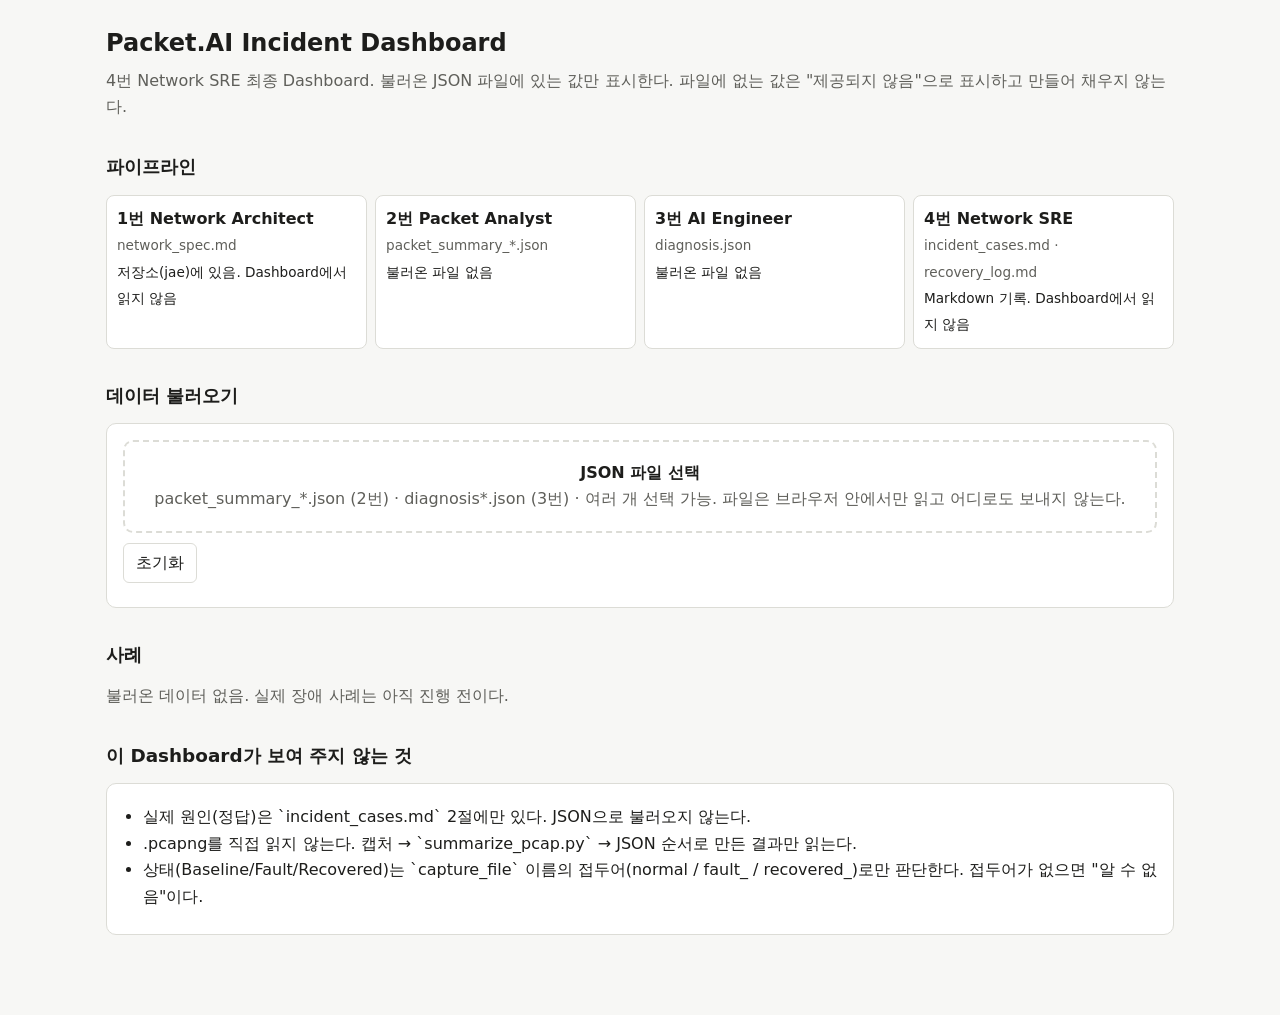
==== 04_incident_response/dashboard.html @ e2de5bec "feat(incident_response): 4번 SRE 장애 적용·복구 도구와 기록 양식, Dashboard 추가 - fault.sh: 재현 실습망에 장애 1건 적용/정답 공개/" ====
<!doctype html>
<html lang="ko">
<head>
<meta charset="utf-8">
<meta name="viewport" content="width=device-width, initial-scale=1">
<title>Packet.AI Incident Dashboard</title>
<style>
:root{--bg:#f7f7f5;--panel:#fff;--ink:#1d1d1b;--muted:#5f5f5a;--line:#dcdcd6;--accent:#1f5fae;--ok:#1d7a3e;--bad:#b3261e;--warn:#8a5a00;--chip:#eef0f3}
@media (prefers-color-scheme:dark){:root:not([data-theme="light"]){--bg:#151515;--panel:#1e1e1e;--ink:#ececea;--muted:#a3a39d;--line:#34342f;--accent:#7fb0ef;--ok:#6cc58a;--bad:#f08a82;--warn:#e0b45c;--chip:#2a2c30}}
:root[data-theme="dark"]{--bg:#151515;--panel:#1e1e1e;--ink:#ececea;--muted:#a3a39d;--line:#34342f;--accent:#7fb0ef;--ok:#6cc58a;--bad:#f08a82;--warn:#e0b45c;--chip:#2a2c30}
*{box-sizing:border-box}
body{margin:0;background:var(--bg);color:var(--ink);font:16px/1.65 system-ui,"Apple SD Gothic Neo","Malgun Gothic",sans-serif}
main{max-width:1100px;margin:0 auto;padding:24px 16px 64px}
h1{font-size:1.5rem;margin:0 0 4px}h2{font-size:1.15rem;margin:32px 0 12px}h3{font-size:1rem;margin:0 0 8px}
p{margin:0 0 8px}.muted{color:var(--muted)}
.panel{background:var(--panel);border:1px solid var(--line);border-radius:10px;padding:16px;margin-bottom:16px}
.pipeline{display:grid;grid-template-columns:repeat(auto-fit,minmax(150px,1fr));gap:8px}
.stage{border:1px solid var(--line);border-radius:8px;padding:10px;background:var(--panel)}
.stage b{display:block}.stage span{font-size:.85rem}
.chip{display:inline-block;padding:1px 8px;border-radius:999px;background:var(--chip);font-size:.8rem;margin-right:4px}
.real{color:var(--ok)}.example{color:var(--warn)}.bad{color:var(--bad)}
label.drop{display:block;border:2px dashed var(--line);border-radius:10px;padding:18px;text-align:center;cursor:pointer}
label.drop:focus-within{outline:3px solid var(--accent);outline-offset:2px}
input[type=file]{position:absolute;opacity:0;width:1px;height:1px}
button{font:inherit;padding:6px 12px;border-radius:6px;border:1px solid var(--line);background:var(--panel);color:var(--ink);cursor:pointer}
button:focus-visible{outline:3px solid var(--accent);outline-offset:2px}
.table-wrap{overflow-x:auto}
table{border-collapse:collapse;width:100%;min-width:560px;font-size:.92rem}
th,td{border-bottom:1px solid var(--line);padding:6px 8px;text-align:left;vertical-align:top}
th{font-weight:600;color:var(--muted)}
td.num{font-variant-numeric:tabular-nums}
ul{margin:4px 0 8px;padding-left:20px}
.errors li{color:var(--bad)}
@media (prefers-reduced-motion:reduce){*{transition:none!important;animation:none!important}}
</style>
</head>
<body>
<main>
  <header>
    <h1>Packet.AI Incident Dashboard</h1>
    <p class="muted">4번 Network SRE 최종 Dashboard. 불러온 JSON 파일에 있는 값만 표시한다. 파일에 없는 값은 "제공되지 않음"으로 표시하고 만들어 채우지 않는다.</p>
  </header>

  <h2>파이프라인</h2>
  <div class="pipeline" id="pipeline" aria-label="역할별 산출물 상태"></div>

  <h2>데이터 불러오기</h2>
  <div class="panel">
    <label class="drop">
      <input type="file" id="files" accept=".json,application/json" multiple>
      <b>JSON 파일 선택</b><br>
      <span class="muted">packet_summary_*.json (2번) · diagnosis*.json (3번) · 여러 개 선택 가능. 파일은 브라우저 안에서만 읽고 어디로도 보내지 않는다.</span>
    </label>
    <p style="margin-top:10px"><button type="button" id="reset">초기화</button></p>
    <ul class="errors" id="errors" aria-live="polite"></ul>
  </div>

  <h2>사례</h2>
  <div id="cases"><p class="muted">불러온 데이터 없음. 실제 장애 사례는 아직 진행 전이다.</p></div>

  <h2>이 Dashboard가 보여 주지 않는 것</h2>
  <div class="panel">
    <ul>
      <li>실제 원인(정답)은 `incident_cases.md` 2절에만 있다. JSON으로 불러오지 않는다.</li>
      <li>.pcapng를 직접 읽지 않는다. 캡처 → `summarize_pcap.py` → JSON 순서로 만든 결과만 읽는다.</li>
      <li>상태(Baseline/Fault/Recovered)는 `capture_file` 이름의 접두어(normal / fault_ / recovered_)로만 판단한다. 접두어가 없으면 "알 수 없음"이다.</li>
    </ul>
  </div>
</main>
<script>
"use strict";
const COUNTS=[["arp_request_count","ARP Request"],["arp_reply_count","ARP Reply"],["icmp_request_count","ICMP Echo Request"],["icmp_reply_count","ICMP Echo Reply"],["dns_query_count","DNS Query"],["dns_response_count","DNS Response"],["tcp_syn_count","TCP SYN (ACK=0)"],["tcp_syn_ack_count","TCP SYN-ACK"],["tcp_rst_count","TCP RST"]];
const BASE=["case_id","source_ip","destination_ip","arp_request_count","arp_reply_count","icmp_request_count","icmp_reply_count","dns_query_count","tcp_syn_count","notes"];
const STAGES=[["1번 Network Architect","network_spec.md","저장소(jae)에 있음. Dashboard에서 읽지 않음"],["2번 Packet Analyst","packet_summary_*.json",null],["3번 AI Engineer","diagnosis.json",null],["4번 Network SRE","incident_cases.md · recovery_log.md","Markdown 기록. Dashboard에서 읽지 않음"]];
let summaries=[],diagnoses=[],errors=[];

function el(tag,attrs,...kids){const e=document.createElement(tag);for(const[k,v]of Object.entries(attrs||{}))e.setAttribute(k,v);for(const k of kids){if(k==null)continue;e.append(k instanceof Node?k:String(k));}return e;}
function stateOf(s){const f=s.capture_file;if(typeof f!=="string")return"알 수 없음";const n=f.split("/").pop();if(n.startsWith("normal"))return"Baseline";if(n.startsWith("fault_"))return"Fault";if(n.startsWith("recovered_"))return"Recovered";return"알 수 없음";}
function countText(s,k){if(!(k in s))return"제공되지 않음";const v=s[k];if(v===null){const r=s.null_reasons&&s.null_reasons[k];return"null — "+(r?String(r):"이유 없음");}return String(v);}
function srcChip(src){const ex=src==="example";return el("span",{class:"chip "+(ex?"example":"real")},ex?"교육용 예제":("출처: "+(src==null?"제공되지 않음":String(src))));}

function classify(obj,name){
  if(Array.isArray(obj)||obj===null||typeof obj!=="object")return errors.push(name+": 최상위가 객체가 아님");
  if("hypotheses" in obj||"generated_by" in obj){diagnoses.push({name,d:obj});return;}
  const miss=BASE.filter(k=>!(k in obj));
  if(miss.length)return errors.push(name+": packet_summary 필수 필드 없음 — "+miss.join(", "));
  const bad=COUNTS.filter(([k])=>k in obj&&obj[k]!==null&&!(Number.isInteger(obj[k])&&obj[k]>=0)).map(([k])=>k);
  if(bad.length)return errors.push(name+": count 필드가 0 이상의 정수 또는 null이 아님 — "+bad.join(", "));
  summaries.push({name,s:obj});
}

function renderPipeline(){
  const p=document.getElementById("pipeline");p.replaceChildren();
  STAGES.forEach(([role,file,fixed],i)=>{
    let status=fixed;
    if(i===1)status=summaries.length?`${summaries.length}개 불러옴 (실제 ${summaries.filter(x=>x.s.evidence_source!=="example").length})`:"불러온 파일 없음";
    if(i===2)status=diagnoses.length?`${diagnoses.length}개 불러옴`:"불러온 파일 없음";
    p.append(el("div",{class:"stage"},el("b",{},role),el("span",{class:"muted"},file),el("br"),el("span",{},status)));
  });
}

function renderCases(){
  const box=document.getElementById("cases");box.replaceChildren();
  const ids=[...new Set([...summaries.map(x=>String(x.s.case_id)),...diagnoses.map(x=>String(x.d.case_id))])];
  if(!ids.length){box.append(el("p",{class:"muted"},"불러온 데이터 없음. 실제 장애 사례는 아직 진행 전이다."));return;}
  for(const id of ids){
    const ss=summaries.filter(x=>String(x.s.case_id)===id),ds=diagnoses.filter(x=>String(x.d.case_id)===id);
    const panel=el("section",{class:"panel","aria-label":"사례 "+id});
    panel.append(el("h3",{},"case_id: "+id));
    if(ss.length){
      const order={"Baseline":0,"Fault":1,"Recovered":2,"알 수 없음":3};
      ss.sort((a,b)=>order[stateOf(a.s)]-order[stateOf(b.s)]);
      const head=el("tr",{},el("th",{scope:"col"},"필드"),...ss.map(x=>el("th",{scope:"col"},stateOf(x.s)+" · "+x.name)));
      const rows=COUNTS.map(([k,lab])=>el("tr",{},el("th",{scope:"row"},lab),...ss.map(x=>el("td",{class:"num"},countText(x.s,k)))));
      const meta=[["출처","evidence_source"],["캡처 파일","capture_file"],["캡처 지점","capture_point"],["흐름","destination_ip"]].map(([lab,k])=>el("tr",{},el("th",{scope:"row"},lab),...ss.map(x=>el("td",{},k==="destination_ip"?`${x.s.source_ip} → ${x.s.destination_ip}`:(x.s[k]==null?"제공되지 않음":String(x.s[k]))))));
      panel.append(el("p",{},...ss.map(x=>srcChip(x.s.evidence_source))));
      panel.append(el("div",{class:"table-wrap"},el("table",{},el("thead",{},head),el("tbody",{},...meta,...rows))));
      for(const x of ss){
        const lim=Array.isArray(x.s.limitations)?x.s.limitations:[];
        panel.append(el("p",{class:"muted"},x.name+" 관찰 메모: "+(x.s.notes==null?"제공되지 않음":String(x.s.notes))));
        if(lim.length)panel.append(el("ul",{},...lim.map(l=>el("li",{},String(l)))));
      }
    }else panel.append(el("p",{class:"muted"},"이 case_id의 packet_summary 없음"));
    for(const {name,d} of ds){
      panel.append(el("h3",{},"3번 진단 · "+name+" ("+(d.generated_by==null?"생성 방식 제공되지 않음":String(d.generated_by))+")"));
      if(d.is_example)panel.append(el("p",{class:"example"},"교육용 예제 입력으로 만든 진단 — 실제 판단 근거로 쓰지 않음"));
      const hs=Array.isArray(d.hypotheses)?d.hypotheses:[];
      panel.append(el("ul",{},...(hs.length?hs.map(h=>el("li",{},`[${h.layer??"-"}] ${h.description??""} (확신도 ${h.confidence??"제공되지 않음"})`)):[el("li",{},"가설 없음")])));
      const rc=Array.isArray(d.recommended_checks)?d.recommended_checks:[];
      if(rc.length)panel.append(el("p",{},"추가 확인: "),el("ul",{},...rc.map(c=>el("li",{},String(c)))));
      panel.append(el("p",{},"AI root_cause: "+(d.root_cause==null?"null (확정하지 않음)":String(d.root_cause))));
    }
    box.append(panel);
  }
}
function renderErrors(){const u=document.getElementById("errors");u.replaceChildren(...errors.map(e=>el("li",{},e)));}
function render(){renderPipeline();renderCases();renderErrors();}

document.getElementById("files").addEventListener("change",async ev=>{
  for(const f of ev.target.files){
    try{classify(JSON.parse(await f.text()),f.name);}catch(e){errors.push(f.name+": JSON으로 읽을 수 없음 — "+e.message);}
  }
  ev.target.value="";render();
});
document.getElementById("reset").addEventListener("click",()=>{summaries=[];diagnoses=[];errors=[];render();});
render();
</script>
</body>
</html>
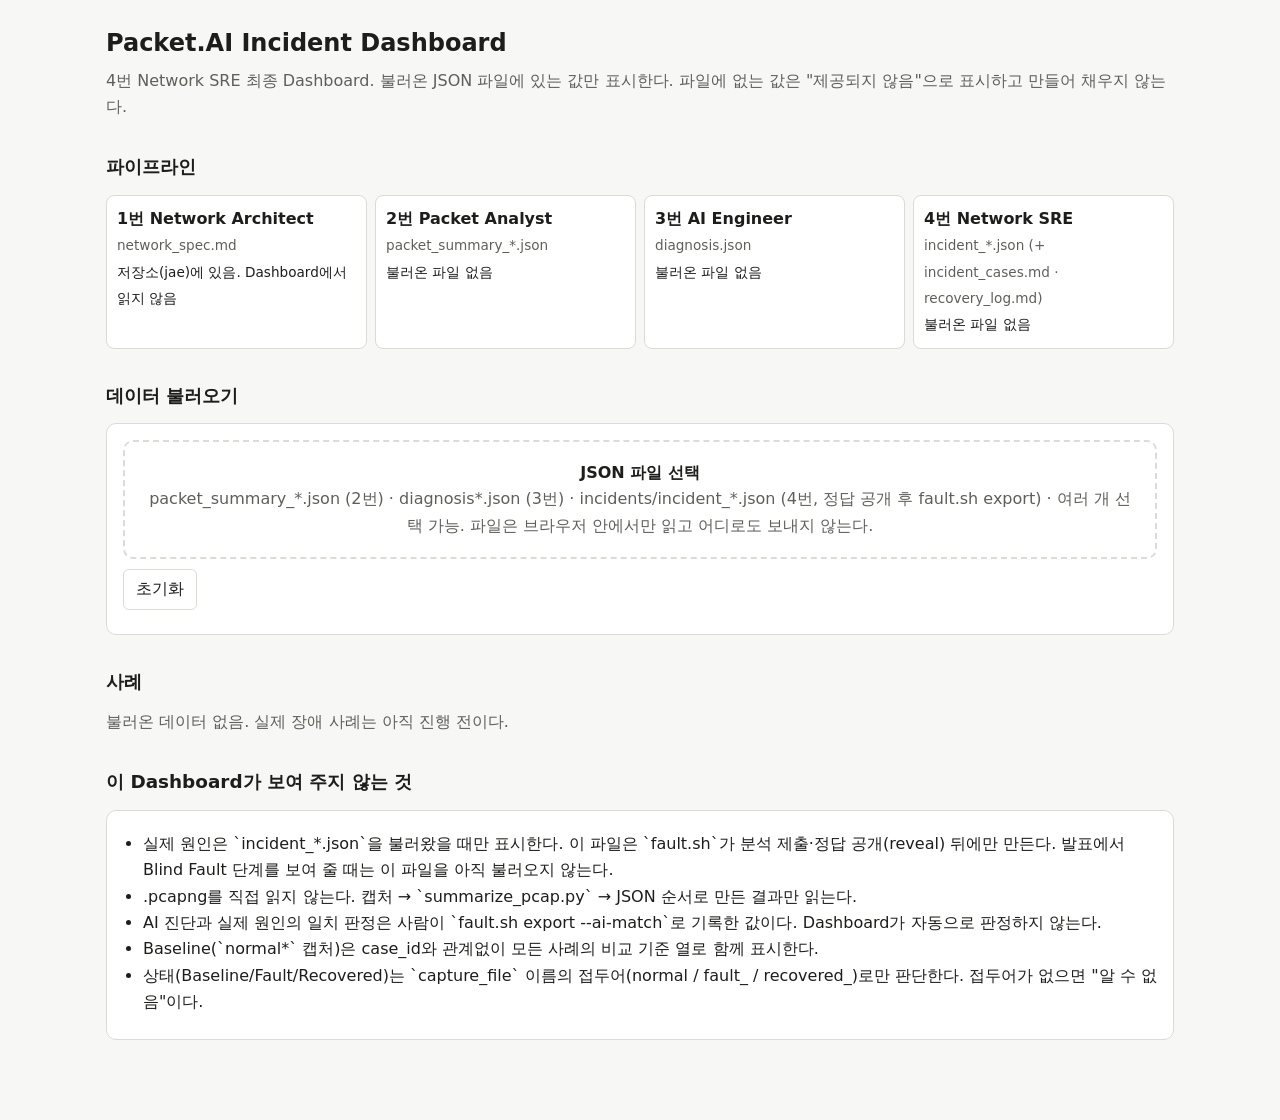
==== commit d95e0fc4: "feat(incident_response): Packet Tracer 장애 재현 절차, 정답 공개 후 export와 Dashboard 5단계 흐름 - packet_tracer_fa" ====
--- a/04_incident_response/dashboard.html
+++ b/04_incident_response/dashboard.html
@@ -31,6 +31,11 @@
 td.num{font-variant-numeric:tabular-nums}
 ul{margin:4px 0 8px;padding-left:20px}
 .errors li{color:var(--bad)}
+.flow{display:grid;grid-template-columns:repeat(5,minmax(0,1fr));gap:6px;margin:8px 0 14px;padding:0;list-style:none}
+.flow li{border:1px solid var(--line);border-radius:8px;padding:8px;font-size:.85rem}
+.flow li b{display:block;font-size:.9rem}
+.flow li.done{border-left:4px solid var(--ok)}.flow li.none{border-left:4px dashed var(--line);color:var(--muted)}
+@media(max-width:700px){.flow{grid-template-columns:1fr}}
 @media (prefers-reduced-motion:reduce){*{transition:none!important;animation:none!important}}
 </style>
 </head>
@@ -49,7 +54,7 @@
     <label class="drop">
       <input type="file" id="files" accept=".json,application/json" multiple>
       <b>JSON 파일 선택</b><br>
-      <span class="muted">packet_summary_*.json (2번) · diagnosis*.json (3번) · 여러 개 선택 가능. 파일은 브라우저 안에서만 읽고 어디로도 보내지 않는다.</span>
+      <span class="muted">packet_summary_*.json (2번) · diagnosis*.json (3번) · incidents/incident_*.json (4번, 정답 공개 후 fault.sh export) · 여러 개 선택 가능. 파일은 브라우저 안에서만 읽고 어디로도 보내지 않는다.</span>
     </label>
     <p style="margin-top:10px"><button type="button" id="reset">초기화</button></p>
     <ul class="errors" id="errors" aria-live="polite"></ul>
@@ -61,8 +66,10 @@
   <h2>이 Dashboard가 보여 주지 않는 것</h2>
   <div class="panel">
     <ul>
-      <li>실제 원인(정답)은 `incident_cases.md` 2절에만 있다. JSON으로 불러오지 않는다.</li>
+      <li>실제 원인은 `incident_*.json`을 불러왔을 때만 표시한다. 이 파일은 `fault.sh`가 분석 제출·정답 공개(reveal) 뒤에만 만든다. 발표에서 Blind Fault 단계를 보여 줄 때는 이 파일을 아직 불러오지 않는다.</li>
       <li>.pcapng를 직접 읽지 않는다. 캡처 → `summarize_pcap.py` → JSON 순서로 만든 결과만 읽는다.</li>
+      <li>AI 진단과 실제 원인의 일치 판정은 사람이 `fault.sh export --ai-match`로 기록한 값이다. Dashboard가 자동으로 판정하지 않는다.</li>
+      <li>Baseline(`normal*` 캡처)은 case_id와 관계없이 모든 사례의 비교 기준 열로 함께 표시한다.</li>
       <li>상태(Baseline/Fault/Recovered)는 `capture_file` 이름의 접두어(normal / fault_ / recovered_)로만 판단한다. 접두어가 없으면 "알 수 없음"이다.</li>
     </ul>
   </div>
@@ -71,8 +78,9 @@
 "use strict";
 const COUNTS=[["arp_request_count","ARP Request"],["arp_reply_count","ARP Reply"],["icmp_request_count","ICMP Echo Request"],["icmp_reply_count","ICMP Echo Reply"],["dns_query_count","DNS Query"],["dns_response_count","DNS Response"],["tcp_syn_count","TCP SYN (ACK=0)"],["tcp_syn_ack_count","TCP SYN-ACK"],["tcp_rst_count","TCP RST"]];
 const BASE=["case_id","source_ip","destination_ip","arp_request_count","arp_reply_count","icmp_request_count","icmp_reply_count","dns_query_count","tcp_syn_count","notes"];
-const STAGES=[["1번 Network Architect","network_spec.md","저장소(jae)에 있음. Dashboard에서 읽지 않음"],["2번 Packet Analyst","packet_summary_*.json",null],["3번 AI Engineer","diagnosis.json",null],["4번 Network SRE","incident_cases.md · recovery_log.md","Markdown 기록. Dashboard에서 읽지 않음"]];
-let summaries=[],diagnoses=[],errors=[];
+const STAGES=[["1번 Network Architect","network_spec.md","저장소(jae)에 있음. Dashboard에서 읽지 않음"],["2번 Packet Analyst","packet_summary_*.json",null],["3번 AI Engineer","diagnosis.json",null],["4번 Network SRE","incident_*.json (+ incident_cases.md · recovery_log.md)",null]];
+let summaries=[],diagnoses=[],incidents=[],errors=[];
+const AI_MATCH={match:"일치",partial:"부분 일치",mismatch:"불일치",unchecked:"판정 전"};
 
 function el(tag,attrs,...kids){const e=document.createElement(tag);for(const[k,v]of Object.entries(attrs||{}))e.setAttribute(k,v);for(const k of kids){if(k==null)continue;e.append(k instanceof Node?k:String(k));}return e;}
 function stateOf(s){const f=s.capture_file;if(typeof f!=="string")return"알 수 없음";const n=f.split("/").pop();if(n.startsWith("normal"))return"Baseline";if(n.startsWith("fault_"))return"Fault";if(n.startsWith("recovered_"))return"Recovered";return"알 수 없음";}
@@ -81,6 +89,13 @@
 
 function classify(obj,name){
   if(Array.isArray(obj)||obj===null||typeof obj!=="object")return errors.push(name+": 최상위가 객체가 아님");
+  if(obj.schema==="packet-ai-incident/0.1"){
+    const miss=["case_id","actual_cause","timeline","ai_match"].filter(k=>!(k in obj));
+    if(miss.length)return errors.push(name+": incident 필수 필드 없음 — "+miss.join(", "));
+    if(!obj.timeline||!obj.timeline.revealed_at)return errors.push(name+": 정답 공개 시각(revealed_at)이 없어 표시하지 않음");
+    incidents.push({name,i:obj});return;
+  }
+  if(typeof obj.schema==="string"&&obj.schema.startsWith("packet-ai-incident"))return errors.push(name+": 지원하지 않는 incident 버전 — "+obj.schema);
   if("hypotheses" in obj||"generated_by" in obj){diagnoses.push({name,d:obj});return;}
   const miss=BASE.filter(k=>!(k in obj));
   if(miss.length)return errors.push(name+": packet_summary 필수 필드 없음 — "+miss.join(", "));
@@ -95,18 +110,31 @@
     let status=fixed;
     if(i===1)status=summaries.length?`${summaries.length}개 불러옴 (실제 ${summaries.filter(x=>x.s.evidence_source!=="example").length})`:"불러온 파일 없음";
     if(i===2)status=diagnoses.length?`${diagnoses.length}개 불러옴`:"불러온 파일 없음";
+    if(i===3)status=incidents.length?`${incidents.length}개 불러옴 (정답 공개된 사례)`:"불러온 파일 없음";
     p.append(el("div",{class:"stage"},el("b",{},role),el("span",{class:"muted"},file),el("br"),el("span",{},status)));
   });
 }
 
 function renderCases(){
   const box=document.getElementById("cases");box.replaceChildren();
-  const ids=[...new Set([...summaries.map(x=>String(x.s.case_id)),...diagnoses.map(x=>String(x.d.case_id))])];
+  const baselines=summaries.filter(x=>stateOf(x.s)==="Baseline");
+  const ids=[...new Set([...summaries.filter(x=>stateOf(x.s)!=="Baseline").map(x=>String(x.s.case_id)),...diagnoses.map(x=>String(x.d.case_id)),...incidents.map(x=>String(x.i.case_id))])];
+  if(!ids.length&&baselines.length)ids.push(...new Set(baselines.map(x=>String(x.s.case_id))));
   if(!ids.length){box.append(el("p",{class:"muted"},"불러온 데이터 없음. 실제 장애 사례는 아직 진행 전이다."));return;}
   for(const id of ids){
-    const ss=summaries.filter(x=>String(x.s.case_id)===id),ds=diagnoses.filter(x=>String(x.d.case_id)===id);
+    const own=summaries.filter(x=>String(x.s.case_id)===id);
+    const ss=[...baselines.filter(b=>!own.includes(b)),...own],ds=diagnoses.filter(x=>String(x.d.case_id)===id);
+    const inc=incidents.filter(x=>String(x.i.case_id)===id);
     const panel=el("section",{class:"panel","aria-label":"사례 "+id});
     panel.append(el("h3",{},"case_id: "+id));
+    const fault=own.find(x=>stateOf(x.s)==="Fault"),rec=own.find(x=>stateOf(x.s)==="Recovered"),I=inc[0]&&inc[0].i;
+    const stage=(t,done,txt)=>el("li",{class:done?"done":"none"},el("b",{},(done?"✓ ":"○ ")+t),txt);
+    panel.append(el("ol",{class:"flow","aria-label":"장애 발생부터 복구까지 진행 상태"},
+      stage("1. 장애 발생",!!I||!!fault,I?"적용 "+(I.timeline.applied_at??"시각 제공되지 않음"):(fault?"장애 캡처 있음 · 적용 시각은 정답 공개 후 표시":"데이터 없음")),
+      stage("2. 패킷 분석",!!fault,fault?"Fault 캡처 요약: "+fault.name:"Fault packet_summary 없음"),
+      stage("3. AI 진단",ds.length>0,ds.length?"diagnosis "+ds.length+"건":"diagnosis 없음"),
+      stage("4. 정답 대조",!!I,I?"실제 원인 공개 · AI "+(AI_MATCH[I.ai_match&&I.ai_match.result]??"판정 값 제공되지 않음"):"정답 공개 전 (Blind)"),
+      stage("5. 복구·검증",!!(I&&I.timeline.recovered_at)&&!!rec,[I&&I.timeline.recovered_at?"복구 "+I.timeline.recovered_at:"복구 기록 없음",rec?" · Recovered 캡처 있음":" · Recovered 캡처 없음"].join(""))));
     if(ss.length){
       const order={"Baseline":0,"Fault":1,"Recovered":2,"알 수 없음":3};
       ss.sort((a,b)=>order[stateOf(a.s)]-order[stateOf(b.s)]);
@@ -130,6 +158,17 @@
       if(rc.length)panel.append(el("p",{},"추가 확인: "),el("ul",{},...rc.map(c=>el("li",{},String(c)))));
       panel.append(el("p",{},"AI root_cause: "+(d.root_cause==null?"null (확정하지 않음)":String(d.root_cause))));
     }
+    for(const {name,i} of inc){
+      const c=i.actual_cause||{},t=i.timeline||{},v=i.config_verify,a=i.ai_match||{};
+      panel.append(el("h3",{},"4번 정답 대조·복구 · "+name));
+      panel.append(el("p",{},el("span",{class:"chip"},"장애 환경: "+(i.fault_environment_note??i.fault_environment??"제공되지 않음")),el("span",{class:"chip"},"적용 방식: "+(i.apply_mode==="random"?"무작위 자체 적용 (약한 Blind)":i.apply_mode==="manual"?"지정 적용 (팀원 적용이면 Blind 유지)":"제공되지 않음"))));
+      const rows=[["실제 원인",c.name],["변경 내용",c.change],["적용 시각",t.applied_at],["정답 공개 시각",t.revealed_at],["복구 시각",t.recovered_at],["AI 진단과 일치",AI_MATCH[a.result]??a.result],["일치 판정 근거",a.note]];
+      panel.append(el("div",{class:"table-wrap"},el("table",{},el("tbody",{},...rows.map(([k,val])=>el("tr",{},el("th",{scope:"row"},k),el("td",{},val==null?"제공되지 않음":String(val))))))));
+      if(v&&Array.isArray(v.items)){
+        panel.append(el("p",{},`설정 검증 (${v.verified_at??"시각 제공되지 않음"}): 정상 ${v.ok} · 다름 ${v.differ}. 설정 검증만으로 복구 완료를 확정하지 않는다 — 위 Recovered 열과 Baseline 비교를 함께 본다.`));
+        panel.append(el("div",{class:"table-wrap"},el("table",{},el("thead",{},el("tr",{},el("th",{scope:"col"},"항목"),el("th",{scope:"col"},"현재"),el("th",{scope:"col"},"명세"),el("th",{scope:"col"},"결과"))),el("tbody",{},...v.items.map(x=>el("tr",{},el("td",{},String(x.item)),el("td",{},String(x.current)),el("td",{},String(x.expected)),el("td",{class:x.match?"real":"bad"},x.match?"✓ 정상":"✗ 다름")))))));
+      }else panel.append(el("p",{class:"muted"},"설정 검증 결과 제공되지 않음"));
+    }
     box.append(panel);
   }
 }
@@ -142,7 +181,7 @@
   }
   ev.target.value="";render();
 });
-document.getElementById("reset").addEventListener("click",()=>{summaries=[];diagnoses=[];errors=[];render();});
+document.getElementById("reset").addEventListener("click",()=>{summaries=[];diagnoses=[];incidents=[];errors=[];render();});
 render();
 </script>
 </body>
